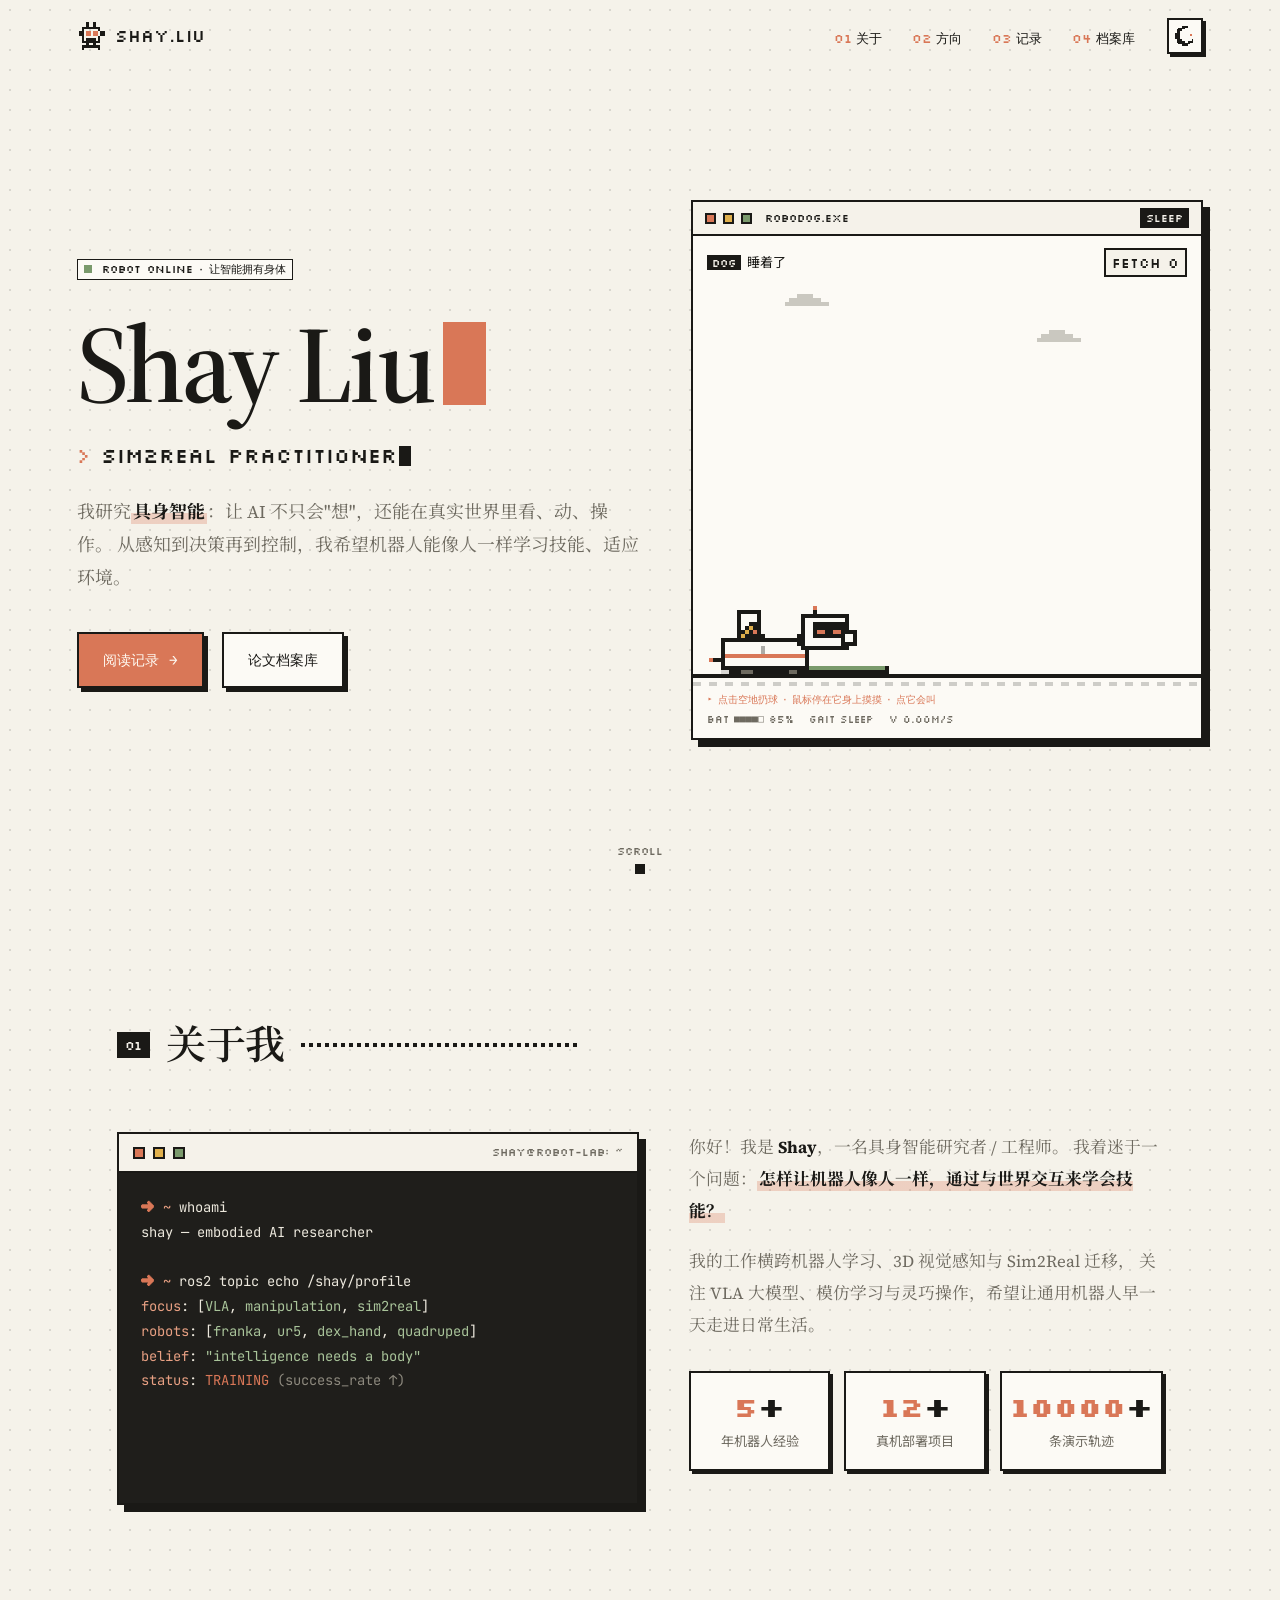
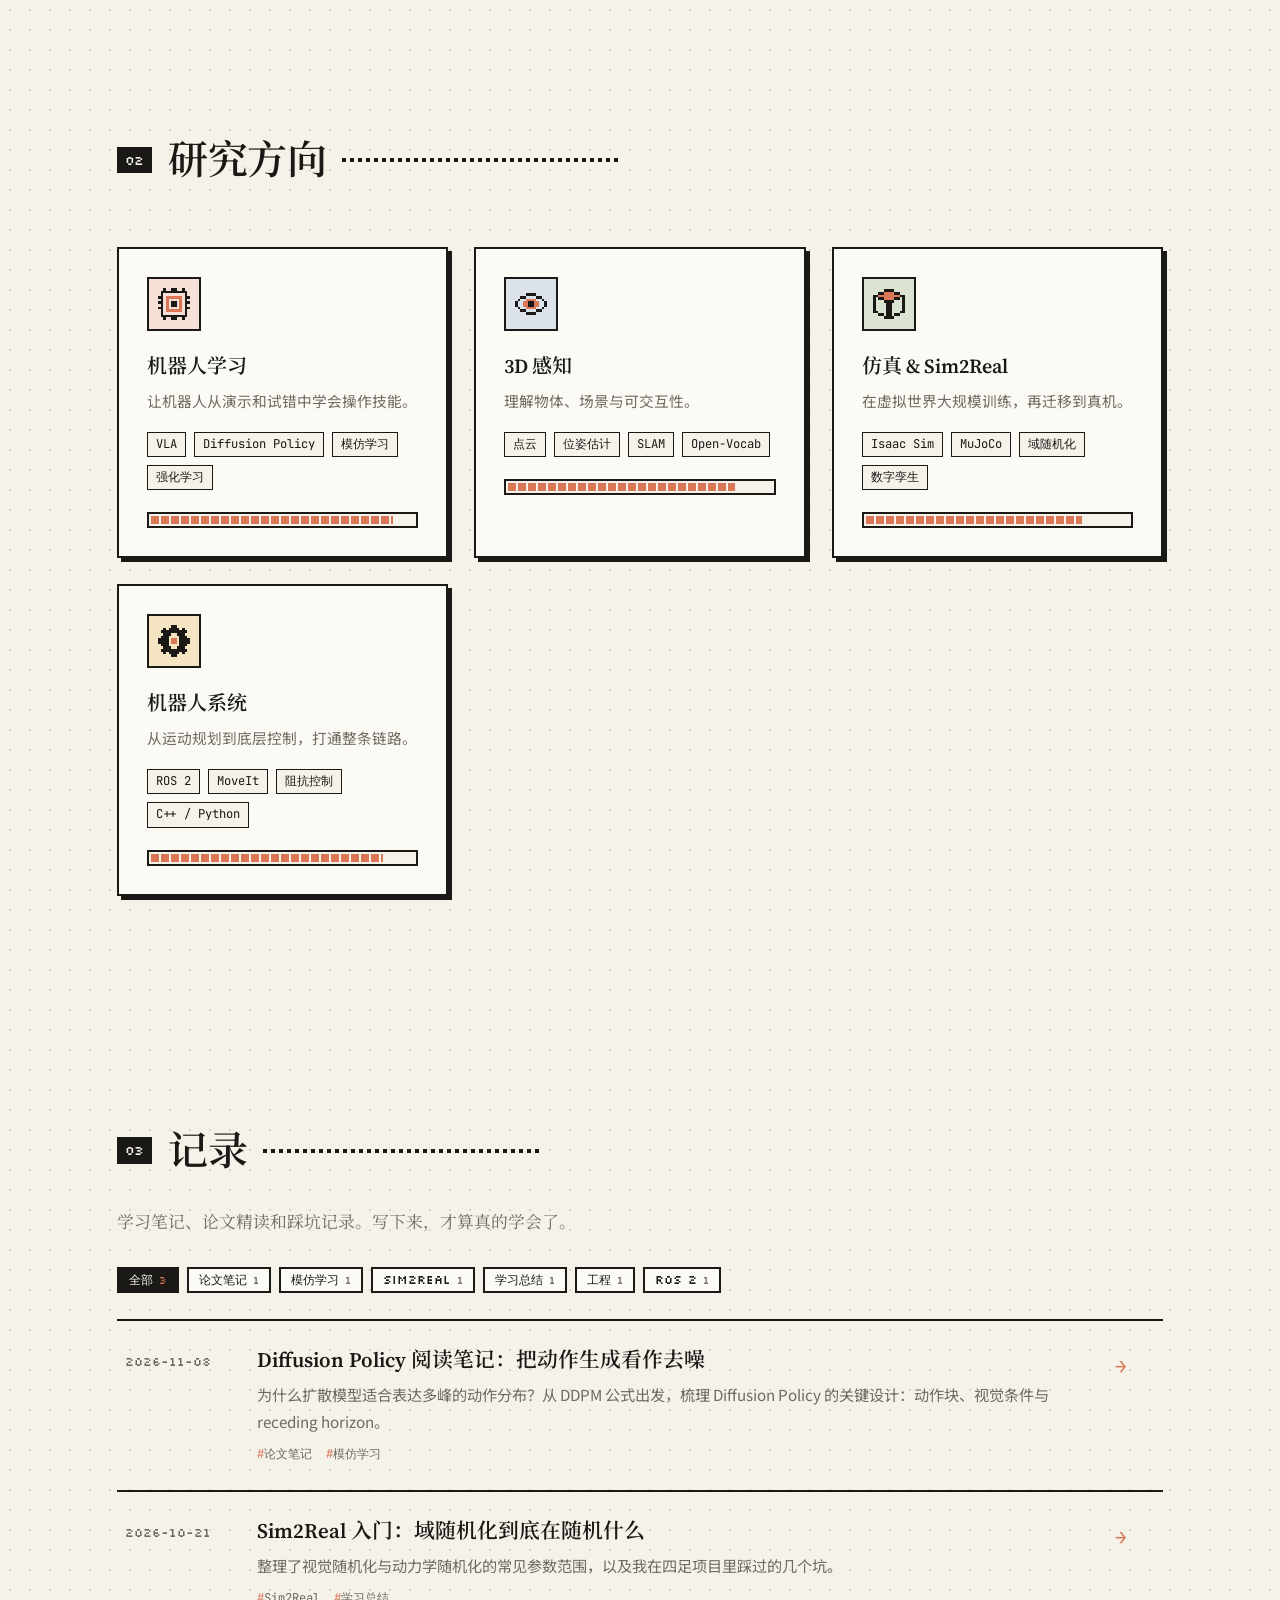
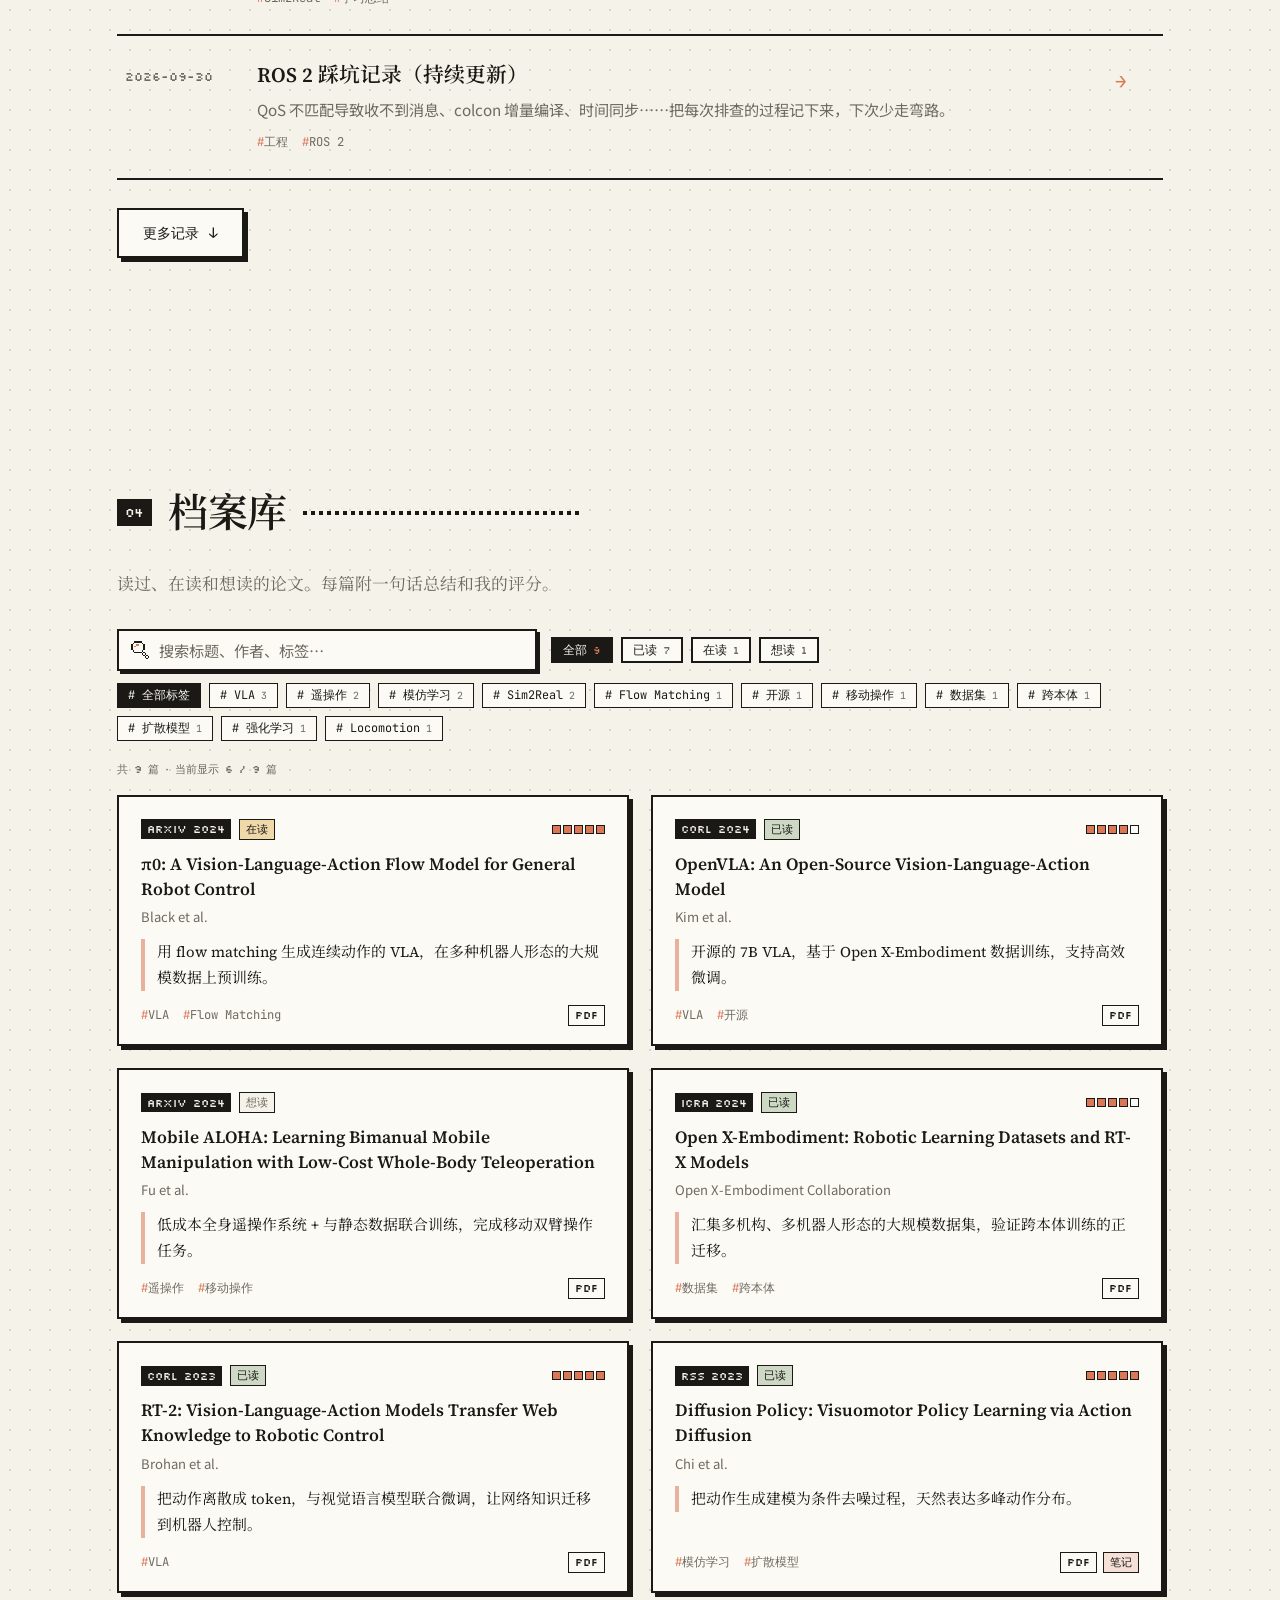
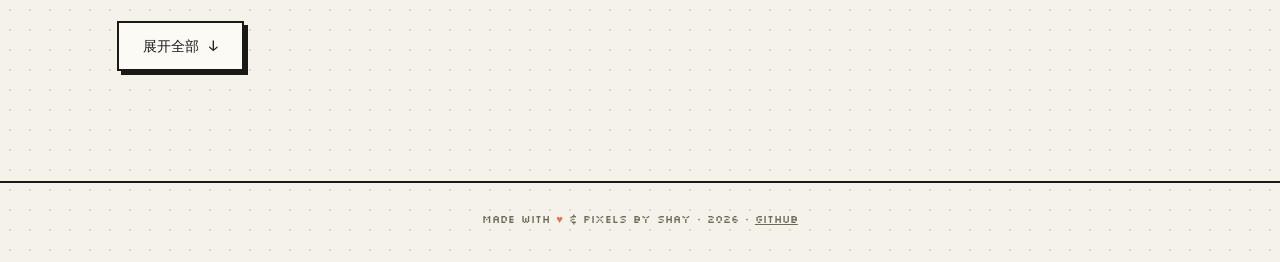
==== index.html @ 50cd3b67 "Initial commit: personal site with notes, paper archive and pixel robot dog Co-Authored-By: Claude O" ====
<!DOCTYPE html>
<html lang="zh-CN">
<head>
  <meta charset="UTF-8" />
  <meta name="viewport" content="width=device-width, initial-scale=1.0" />
  <title>Shay Liu · 具身智能</title>
  <meta name="description" content="Shay Liu 的个人主页 —— 具身智能 / 机器人学习" />
  <link rel="preconnect" href="https://fonts.googleapis.com" />
  <link rel="preconnect" href="https://fonts.gstatic.com" crossorigin />
  <link href="https://fonts.googleapis.com/css2?family=Silkscreen:wght@400;700&family=Source+Serif+4:opsz,wght@8..60,400;8..60,600&family=Noto+Serif+SC:wght@500;700&family=Noto+Sans+SC:wght@400;500;700&family=JetBrains+Mono:wght@400;600&display=swap" rel="stylesheet" />
  <link rel="stylesheet" href="style.css" />
  <link rel="stylesheet" href="admin.css" />
  <script src="theme.js"></script>
</head>
<body>
  <!-- 导航 -->
  <header class="nav" id="nav">
    <a href="#home" class="logo"><i class="px-icon" data-icon="robot"></i>SHAY.LIU</a>
    <div class="nav-right">
      <nav>
        <button class="menu-btn" id="menuBtn" aria-label="菜单"><span></span><span></span></button>
        <ul id="menu">
          <li><a href="#about"><i>01</i>关于</a></li>
          <li><a href="#skills"><i>02</i>方向</a></li>
          <li><a href="#notes"><i>03</i>记录</a></li>
          <li><a href="#archive"><i>04</i>档案库</a></li>
        </ul>
      </nav>
      <button class="theme-btn" id="themeBtn" aria-label="切换明暗主题" title="切换明暗主题"><i class="px-icon" data-icon="moon"></i></button>
    </div>
  </header>

  <main>
    <!-- Hero -->
    <section class="hero" id="home">
      <div class="hero-inner">
        <p class="status"><span class="dot"></span>Robot online · 让智能拥有身体</p>
        <h1 class="name">Shay Liu<span class="cursor"></span></h1>
        <h2 class="role"><span class="prompt">&gt;</span> <span id="typed"></span><span class="caret"></span></h2>
        <p class="lead">
          我研究<b class="mark">具身智能</b>：让 AI 不只会"想"，还能在真实世界里看、动、操作。
          从感知到决策再到控制，我希望机器人能像人一样学习技能、适应环境。
        </p>
        <div class="cta">
          <a href="#notes" class="btn primary">阅读记录 <span>→</span></a>
          <a href="#archive" class="btn ghost">论文档案库</a>
        </div>
      </div>

      <!-- 首屏互动：像素机器狗（逻辑见 dog.js） -->
      <div class="arm-panel" aria-hidden="true">
        <div class="win-bar"><span class="sq"></span><span class="sq"></span><span class="sq"></span><b>robodog.exe</b><em id="dogMode">STAND</em></div>
        <div class="hud-task"><span><span class="k">DOG</span><span id="dogStatus">—</span></span><b id="dogScore">FETCH 0</b></div>
        <canvas id="dog"></canvas>
        <div class="hud-hint" id="dogHint">▸ 点击空地扔球 · 鼠标停在它身上摸摸 · 点它会叫</div>
        <div class="hud-foot" id="dogHud">—</div>
      </div>

      <a href="#about" class="scroll-hint" aria-label="向下滚动">scroll<span></span></a>
    </section>

    <!-- 关于 -->
    <section id="about" class="section">
      <h3 class="section-title reveal"><i>01</i>关于我<span class="line"></span></h3>
      <div class="about-grid">
        <div class="terminal reveal">
          <div class="term-bar">
            <span class="r"></span><span class="y"></span><span class="g"></span>
            <em>shay@robot-lab: ~</em>
          </div>
          <pre class="term-body" id="termBody"></pre>
        </div>
        <div class="about-side">
          <p class="reveal">
            你好！我是 <b>Shay</b>，一名具身智能研究者 / 工程师。
            我着迷于一个问题：<b class="mark">怎样让机器人像人一样，通过与世界交互来学会技能？</b>
          </p>
          <p class="reveal">
            我的工作横跨机器人学习、3D 视觉感知与 Sim2Real 迁移，
            关注 VLA 大模型、模仿学习与灵巧操作，希望让通用机器人早一天走进日常生活。
          </p>
          <div class="stats">
            <div class="stat reveal"><b data-count="5">0</b><span>年机器人经验</span></div>
            <div class="stat reveal"><b data-count="12">0</b><span>真机部署项目</span></div>
            <div class="stat reveal"><b data-count="10000">0</b><span>条演示轨迹</span></div>
          </div>
        </div>
      </div>
    </section>

    <!-- 研究方向 -->
    <section id="skills" class="section">
      <h3 class="section-title reveal"><i>02</i>研究方向<span class="line"></span></h3>
      <div class="skill-grid">
        <div class="card skill reveal">
          <div class="icon"><i class="px-icon" data-icon="chip"></i></div>
          <h4>机器人学习</h4>
          <p>让机器人从演示和试错中学会操作技能。</p>
          <ul class="tags"><li>VLA</li><li>Diffusion Policy</li><li>模仿学习</li><li>强化学习</li></ul>
          <div class="bar"><span style="--w:92%"></span></div>
        </div>
        <div class="card skill reveal">
          <div class="icon"><i class="px-icon" data-icon="eye"></i></div>
          <h4>3D 感知</h4>
          <p>理解物体、场景与可交互性。</p>
          <ul class="tags"><li>点云</li><li>位姿估计</li><li>SLAM</li><li>Open-Vocab</li></ul>
          <div class="bar"><span style="--w:86%"></span></div>
        </div>
        <div class="card skill reveal">
          <div class="icon"><i class="px-icon" data-icon="cube"></i></div>
          <h4>仿真 &amp; Sim2Real</h4>
          <p>在虚拟世界大规模训练，再迁移到真机。</p>
          <ul class="tags"><li>Isaac Sim</li><li>MuJoCo</li><li>域随机化</li><li>数字孪生</li></ul>
          <div class="bar"><span style="--w:82%"></span></div>
        </div>
        <div class="card skill reveal">
          <div class="icon"><i class="px-icon" data-icon="gear"></i></div>
          <h4>机器人系统</h4>
          <p>从运动规划到底层控制，打通整条链路。</p>
          <ul class="tags"><li>ROS 2</li><li>MoveIt</li><li>阻抗控制</li><li>C++ / Python</li></ul>
          <div class="bar"><span style="--w:88%"></span></div>
        </div>
      </div>
    </section>

    <!-- 记录：学习笔记 / 写作（内容见 content/notes/） -->
    <section id="notes" class="section">
      <h3 class="section-title reveal"><i>03</i>记录<span class="line"></span></h3>
      <p class="section-desc reveal">学习笔记、论文精读和踩坑记录。写下来，才算真的学会了。</p>
      <div class="filter-bar reveal" id="noteTags"></div>
      <ol class="note-list" id="noteList"><li class="empty">加载中…</li></ol>
      <button class="btn ghost more-btn" id="noteMore" hidden>更多记录 <span>↓</span></button>
    </section>

    <!-- 档案库：读过的论文（内容见 content/papers.json） -->
    <section id="archive" class="section">
      <h3 class="section-title reveal"><i>04</i>档案库<span class="line"></span></h3>
      <p class="section-desc reveal">读过、在读和想读的论文。每篇附一句话总结和我的评分。</p>
      <div class="archive-tools reveal">
        <label class="search"><i class="px-icon" data-icon="search"></i><input id="paperSearch" type="search" placeholder="搜索标题、作者、标签…" autocomplete="off" /></label>
        <div class="filter-bar" id="paperStatus"></div>
      </div>
      <div class="filter-bar tag-bar reveal" id="paperTags"></div>
      <p class="archive-count" id="paperCount"></p>
      <div class="paper-list" id="paperList"></div>
      <button class="btn ghost more-btn" id="paperMore" hidden>展开全部 <span>↓</span></button>
    </section>
  </main>

  <footer>
    <p>Made with <span class="heart">♥</span> &amp; pixels by Shay · <span id="year"></span> · <a href="https://github.com/" target="_blank" rel="noopener">GitHub</a></p>
  </footer>

  <script src="main.js"></script>
  <script src="dog.js"></script>
  <script src="admin.js"></script>
  <script src="content.js"></script>
</body>
</html>
---- style.css ----
/* =========================================================
 * 像素简约风格
 * 颜色变量值为 "R, G, B"，由 theme.js 在运行时按主题覆盖
 * ========================================================= */
:root {
  --paper-rgb: 245, 242, 234;   /* 背景：暖白纸 */
  --surface-rgb: 252, 250, 245; /* 卡片 */
  --ink-rgb: 26, 25, 22;        /* 墨色：文字 / 边框 */
  --muted-rgb: 110, 106, 96;
  --c1: 217, 119, 87;           /* 赤陶橙：主强调色 */
  --c2: 122, 154, 108;          /* 鼠尾草绿 */
  --c3: 106, 140, 191;          /* 石板蓝 */
  --c4: 224, 176, 76;           /* 奶油黄 */
  --term-rgb: 31, 30, 27;
  --sh-rgb: 26, 25, 22;          /* 像素硬阴影 */

  --paper: rgb(var(--paper-rgb));
  --surface: rgb(var(--surface-rgb));
  --ink: rgb(var(--ink-rgb));
  --muted: rgb(var(--muted-rgb));
  --accent: rgb(var(--c1));
  --sage: rgb(var(--c2));
  --blue: rgb(var(--c3));
  --butter: rgb(var(--c4));
  --dot: rgba(var(--ink-rgb), .13);
  --sh: rgb(var(--sh-rgb));

  --px: "Silkscreen", "JetBrains Mono", monospace;
  --serif: "Source Serif 4", "Noto Serif SC", Georgia, serif;
  --sans: "Noto Sans SC", system-ui, sans-serif;
  --mono: "JetBrains Mono", ui-monospace, monospace;
  --shadow: 4px 4px 0 var(--sh);
  --shadow-lg: 7px 7px 0 var(--sh);
}

* { box-sizing: border-box; margin: 0; padding: 0; }
html { scroll-behavior: smooth; }
body {
  background-color: var(--paper);
  background-image: radial-gradient(var(--dot) 1px, transparent 1.2px);
  background-size: 20px 20px;
  color: var(--ink);
  font-family: var(--sans);
  line-height: 1.75;
  overflow-x: hidden;
  -webkit-font-smoothing: antialiased;
  transition: background-color .3s, color .3s;
}
a { color: inherit; text-decoration: none; }
ul, ol { list-style: none; }
::selection { background: var(--accent); color: var(--paper); }
.mono { font-family: var(--mono); }
.accent { color: var(--accent); }
.hl { color: var(--accent); font-weight: 600; }
.mark { background: linear-gradient(transparent 58%, rgba(var(--c1), .28) 58%); padding: 0 2px; }

/* ===== 像素图标（由 main.js 渲染为 SVG） ===== */
.px-icon { display: inline-block; }
.px-icon svg { display: block; width: 100%; height: 100%; shape-rendering: crispEdges; }
.px-icon .k { fill: var(--ink); }
.px-icon .o { fill: var(--accent); }

/* ===== 导航 ===== */
.nav {
  position: fixed; top: 0; left: 0; right: 0; z-index: 50;
  display: flex; justify-content: space-between; align-items: center;
  padding: 18px 6vw; transition: padding .2s, background-color .3s, border-color .2s;
  border-bottom: 2px solid transparent;
}
.nav.scrolled { padding: 12px 6vw; background: var(--paper); border-color: var(--ink); }
.logo { display: flex; align-items: center; gap: 10px; font-family: var(--px); font-size: 1.05rem; }
.logo .px-icon { width: 28px; height: 28px; }
.nav-right { display: flex; align-items: center; gap: 28px; }
.nav ul { display: flex; gap: 22px; }
.nav ul a { font-family: var(--px); font-size: .8rem; text-transform: uppercase; padding: 2px 4px; }
.nav ul a i { color: var(--accent); font-style: normal; margin-right: 4px; }
.nav ul a:hover { background: var(--ink); color: var(--paper); }
.theme-btn {
  width: 36px; height: 36px; display: grid; place-items: center; cursor: pointer; padding: 6px;
  background: var(--surface); border: 2px solid var(--ink); box-shadow: 3px 3px 0 var(--sh); color: var(--ink);
  transition: transform .1s, box-shadow .1s;
}
.theme-btn:hover { transform: translate(-1px, -1px); box-shadow: 4px 4px 0 var(--sh); }
.theme-btn:active { transform: translate(3px, 3px); box-shadow: 0 0 0 var(--sh); }
.theme-btn .px-icon { width: 20px; height: 20px; }
.menu-btn { display: none; background: none; border: 0; cursor: pointer; width: 30px; height: 22px; position: relative; z-index: 60; }
.menu-btn span { position: absolute; left: 0; right: 0; height: 4px; background: var(--ink); transition: .2s steps(3); }
.menu-btn span:first-child { top: 2px; }
.menu-btn span:last-child { bottom: 2px; }
.menu-btn.open span:first-child { top: 9px; transform: rotate(45deg); }
.menu-btn.open span:last-child { bottom: 9px; transform: rotate(-45deg); }

/* ===== 按钮 ===== */
.btn {
  display: inline-flex; align-items: center; gap: 10px;
  padding: 13px 24px; font-family: var(--px); font-size: .9rem; text-transform: uppercase;
  border: 2px solid var(--ink); box-shadow: var(--shadow);
  transition: transform .1s, box-shadow .1s, background-color .2s;
}
.btn:hover { transform: translate(-2px, -2px); box-shadow: 6px 6px 0 var(--sh); }
.btn:active { transform: translate(4px, 4px); box-shadow: 0 0 0 var(--sh); }
.btn.primary { background: var(--accent); color: #fffaf2; }
.btn.ghost { background: var(--surface); color: var(--ink); }
.btn.large { padding: 17px 34px; font-size: 1rem; }
.btn span { transition: transform .15s steps(2); }
.btn:hover span { transform: translateX(4px); }

/* ===== Hero ===== */
.hero {
  min-height: 100vh; display: grid; grid-template-columns: 1.1fr 1fr; gap: 4vw; align-items: center;
  padding: 120px 6vw 80px; position: relative;
}
.hero-inner { max-width: 720px; min-width: 0; }
.hero-inner > * { animation: pxIn .6s steps(5) both; }
.hero-inner > *:nth-child(2) { animation-delay: .08s; }
.hero-inner > *:nth-child(3) { animation-delay: .16s; }
.hero-inner > *:nth-child(4) { animation-delay: .24s; }
.hero-inner > *:nth-child(5) { animation-delay: .32s; }
@keyframes pxIn { from { opacity: 0; transform: translateY(16px); } }
.status {
  display: inline-flex; align-items: center; gap: 10px;
  font-family: var(--px); font-size: .74rem; text-transform: uppercase;
  padding: 6px 12px; background: var(--surface); border: 2px solid var(--ink);
}
.dot { width: 8px; height: 8px; background: var(--sage); animation: blink 1.2s steps(1) infinite; }
.name {
  font-family: var(--serif); font-weight: 600; letter-spacing: -.025em;
  font-size: clamp(3.2rem, 8.5vw, 6.8rem); line-height: 1; margin: 30px 0 18px;
}
.name .cursor { display: inline-block; width: .4em; height: .76em; margin-left: .08em; background: var(--accent); vertical-align: -.02em; animation: blink 1.1s steps(1) infinite; }
.role { font-family: var(--px); font-weight: 400; font-size: clamp(1rem, 2.2vw, 1.3rem); min-height: 2em; }
.role .prompt { color: var(--accent); }
.caret { display: inline-block; width: .6em; height: 1em; background: var(--ink); vertical-align: -.15em; margin-left: 2px; animation: blink 1s steps(1) infinite; }
@keyframes blink { 50% { opacity: 0; } }
.lead { font-family: var(--serif); max-width: 580px; color: var(--muted); font-size: 1.12rem; margin: 16px 0 38px; line-height: 1.85; }
.lead b { color: var(--ink); }
.cta { display: flex; gap: 18px; flex-wrap: wrap; }

.scroll-hint { position: absolute; bottom: 26px; left: 50%; transform: translateX(-50%); font-family: var(--px); font-size: .66rem; color: var(--muted); display: flex; flex-direction: column; align-items: center; gap: 4px; }
.scroll-hint span { width: 10px; height: 10px; background: var(--ink); animation: drop 1.2s steps(4) infinite; }
@keyframes drop { to { transform: translateY(12px); opacity: 0; } }

/* ===== 机械臂面板 ===== */
.arm-panel {
  position: relative; height: min(540px, 70vh); min-width: 0;
  background: var(--surface); border: 2px solid var(--ink); box-shadow: var(--shadow-lg);
  cursor: crosshair; touch-action: none; user-select: none; -webkit-user-select: none;
  animation: pxIn .7s .3s steps(5) both;
}
.arm-panel canvas { position: absolute; inset: 0; width: 100%; height: 100%; image-rendering: pixelated; }
.win-bar {
  position: absolute; top: 0; left: 0; right: 0; height: 34px; z-index: 1; pointer-events: none;
  display: flex; align-items: center; gap: 7px; padding: 0 12px;
  border-bottom: 2px solid var(--ink); background: var(--paper);
  font-family: var(--px); font-size: .7rem; text-transform: uppercase;
}
.win-bar .sq { width: 11px; height: 11px; border: 2px solid var(--ink); }
.win-bar .sq:nth-child(1) { background: var(--accent); }
.win-bar .sq:nth-child(2) { background: var(--butter); }
.win-bar .sq:nth-child(3) { background: var(--sage); }
.win-bar b { font-weight: 400; margin-left: 6px; white-space: nowrap; }
.win-bar em { margin-left: auto; font-style: normal; padding: 0 6px; background: var(--ink); color: var(--paper); white-space: nowrap; }
.win-bar em.manual { background: var(--accent); color: #fffaf2; }
.hud-task {
  position: absolute; top: 46px; left: 14px; right: 14px; z-index: 1; pointer-events: none;
  display: flex; justify-content: space-between; align-items: center; gap: 10px; font-size: .82rem;
}
.hud-task .k { font-family: var(--px); font-size: .7rem; padding: 0 5px; margin-right: 6px; background: var(--ink); color: var(--paper); }
.hud-task .sw { display: inline-block; width: 12px; height: 12px; margin: 0 5px; border: 2px solid var(--ink); vertical-align: -1px; }
.hud-task b { font-family: var(--px); font-weight: 400; font-size: .9rem; padding: 0 6px; border: 2px solid var(--ink); background: var(--paper); white-space: nowrap; }
.hud-task b.pop { animation: pop .45s steps(3); }
@keyframes pop { 50% { transform: scale(1.35); background: var(--butter); } }
.hud-hint, .hud-foot { position: absolute; left: 14px; right: 14px; z-index: 1; pointer-events: none; font-family: var(--px); font-size: .62rem; text-transform: uppercase; white-space: pre; overflow: hidden; }
.hud-hint { bottom: 30px; color: var(--accent); animation: blink 1.6s steps(1) infinite; }
.hud-hint.used { animation: none; color: var(--muted); }
.hud-foot { bottom: 10px; color: var(--muted); }

/* ===== 通用 Section ===== */
.section { padding: 110px 6vw; max-width: 1200px; margin: 0 auto; }
.section-title {
  display: flex; align-items: center; gap: 16px; margin-bottom: 52px;
  font-family: var(--serif); font-size: clamp(1.8rem, 3.6vw, 2.5rem); font-weight: 600; letter-spacing: -.01em;
}
.section-title i { font-family: var(--px); font-style: normal; font-weight: 400; font-size: .8rem; padding: 2px 8px; background: var(--ink); color: var(--paper); }
.section-title .line { flex: 1; max-width: 280px; height: 4px; background: repeating-linear-gradient(90deg, var(--ink) 0 4px, transparent 4px 8px); }

.card {
  background: var(--surface); border: 2px solid var(--ink); box-shadow: var(--shadow);
  padding: 28px; position: relative; transition: transform .12s, box-shadow .12s, background-color .3s;
}
.card:hover { transform: translate(-3px, -3px); box-shadow: var(--shadow-lg); }

.tags { display: flex; flex-wrap: wrap; gap: 8px; }
.tags li { font-family: var(--mono); font-size: .76rem; padding: 1px 8px; border: 1.5px solid var(--ink); background: var(--paper); }
.tags.small { gap: 4px 14px; }
.tags.small li { border: 0; background: none; padding: 0; color: var(--muted); }
.tags.small li::before { content: "#"; color: var(--accent); }

/* ===== 关于 ===== */
.about-grid { display: grid; grid-template-columns: 1.1fr 1fr; gap: 50px; align-items: start; }
.terminal { border: 2px solid var(--ink); box-shadow: var(--shadow-lg); background: rgb(var(--term-rgb)); }
.term-bar { display: flex; align-items: center; gap: 8px; padding: 9px 14px; background: var(--paper); border-bottom: 2px solid var(--ink); }
.term-bar span { width: 12px; height: 12px; border: 2px solid var(--ink); }
.term-bar .r { background: var(--accent); } .term-bar .y { background: var(--butter); } .term-bar .g { background: var(--sage); }
.term-bar em { margin-left: auto; font-style: normal; font-family: var(--px); font-size: .68rem; color: var(--muted); }
.term-body { font-family: var(--mono); font-size: .86rem; padding: 22px; min-height: 330px; white-space: pre-wrap; color: #ece8dd; line-height: 1.8; }
.term-body .c { color: #e8a083; } .term-body .p { color: #d97757; } .term-body .g { color: #a9c49a; } .term-body .m { color: #8d897e; }
.about-side p { color: var(--muted); font-size: 1.05rem; margin-bottom: 18px; font-family: var(--serif); line-height: 1.9; }
.about-side p b { color: var(--ink); }
.stats { display: grid; grid-template-columns: repeat(3, 1fr); gap: 14px; margin-top: 30px; }
.stat { text-align: center; padding: 16px 8px; border: 2px solid var(--ink); background: var(--surface); box-shadow: 3px 3px 0 var(--sh); }
.stat b { display: block; font-family: var(--px); font-weight: 700; font-size: 1.7rem; color: var(--accent); line-height: 1.3; }
.stat b::after { content: "+"; color: var(--ink); }
.stat span { font-size: .82rem; color: var(--muted); }

/* ===== 技能 ===== */
.skill-grid { display: grid; grid-template-columns: repeat(auto-fit, minmax(250px, 1fr)); gap: 26px; }
.skill .icon { width: 54px; height: 54px; padding: 9px; margin-bottom: 18px; border: 2px solid var(--ink); }
.skill:nth-child(1) .icon { background: rgba(var(--c1), .2); }
.skill:nth-child(2) .icon { background: rgba(var(--c3), .22); }
.skill:nth-child(3) .icon { background: rgba(var(--c2), .25); }
.skill:nth-child(4) .icon { background: rgba(var(--c4), .3); }
.skill h4 { font-family: var(--serif); font-size: 1.25rem; font-weight: 600; margin-bottom: 4px; }
.skill p { color: var(--muted); font-size: .92rem; margin-bottom: 18px; }
.bar { height: 16px; margin-top: 22px; border: 2px solid var(--ink); padding: 2px; background: var(--paper); }
.bar span {
  display: block; height: 100%; width: 0;
  background: repeating-linear-gradient(90deg, var(--accent) 0 8px, transparent 8px 10px);
  transition: width 1.2s steps(12) .3s;
}
.skill.visible .bar span { width: var(--w); }

/* ===== 通用：筛选标签 / 更多按钮 / 空状态 ===== */
.section-desc { font-family: var(--serif); color: var(--muted); font-size: 1.05rem; margin: -30px 0 30px; }
.filter-bar { display: flex; flex-wrap: wrap; gap: 8px; }
.chip {
  font-family: var(--px); font-size: .72rem; text-transform: uppercase; cursor: pointer;
  padding: 3px 10px; border: 2px solid var(--ink); background: var(--surface); color: var(--ink);
  transition: transform .1s, box-shadow .1s;
}
.chip small { font-size: .62rem; margin-left: 6px; color: var(--muted); }
.chip:hover { transform: translate(-1px, -1px); box-shadow: 2px 2px 0 var(--sh); }
.chip.on { background: var(--ink); color: var(--paper); }
.chip.on small { color: var(--accent); }
.more-btn { margin-top: 28px; cursor: pointer; }
.empty { color: var(--muted); font-family: var(--serif); padding: 24px 0; list-style: none; }

/* ===== 记录 ===== */
#noteTags { margin-bottom: 26px; }
.note-list { border-top: 2px solid var(--ink); }
.note-item { border-bottom: 2px solid var(--ink); animation: pxIn .4s steps(4) both; }
.note-item a { display: grid; grid-template-columns: 112px 1fr 40px; gap: 20px; align-items: start; padding: 24px 8px; transition: background-color .15s; }
.note-item a:hover { background: var(--surface); }
.note-item time { font-family: var(--px); font-size: .76rem; color: var(--muted); padding-top: 6px; }
.note-item h4 { font-family: var(--serif); font-size: 1.3rem; font-weight: 600; line-height: 1.45; margin-bottom: 6px; }
.note-item p { color: var(--muted); font-size: .95rem; margin-bottom: 10px; }
.note-item .arrow { font-family: var(--px); font-size: 1.2rem; color: var(--accent); padding-top: 4px; transition: transform .15s steps(2); }
.note-item a:hover .arrow { transform: translateX(6px); }
.note-item a:hover h4 { color: var(--accent); }

/* ===== 档案库 ===== */
.archive-tools { display: flex; flex-wrap: wrap; gap: 14px; align-items: center; margin-bottom: 12px; }
.search {
  flex: 1 1 260px; max-width: 420px; display: flex; align-items: center; gap: 10px;
  padding: 8px 12px; border: 2px solid var(--ink); background: var(--surface); box-shadow: 3px 3px 0 var(--sh);
}
.search .px-icon { width: 18px; height: 18px; flex: none; }
.search input { flex: 1; min-width: 0; border: 0; outline: 0; background: none; color: var(--ink); font-family: var(--sans); font-size: .95rem; }
.search input::placeholder { color: var(--muted); }
.search:focus-within { box-shadow: 3px 3px 0 var(--accent); }
.tag-bar .chip { text-transform: none; font-family: var(--mono); font-size: .74rem; border-width: 1.5px; }
.archive-count { font-family: var(--px); font-size: .7rem; color: var(--muted); margin: 18px 0 16px; text-transform: uppercase; }
.paper-list { display: grid; grid-template-columns: repeat(auto-fill, minmax(340px, 1fr)); gap: 22px; }
.paper {
  display: flex; flex-direction: column; padding: 22px 22px 18px;
  background: var(--surface); border: 2px solid var(--ink); box-shadow: var(--shadow);
  transition: transform .12s, box-shadow .12s; animation: pxIn .4s steps(4) both;
}
.paper:hover { transform: translate(-2px, -2px); box-shadow: 6px 6px 0 var(--sh); }
.paper-meta { display: flex; align-items: center; gap: 8px; flex-wrap: wrap; margin-bottom: 12px; }
.venue { font-family: var(--px); font-size: .7rem; padding: 0 6px; background: var(--ink); color: var(--paper); }
.status { font-family: var(--px); font-size: .68rem; padding: 0 6px; border: 1.5px solid var(--ink); }
.s-read { background: rgba(var(--c2), .35); }
.s-reading { background: rgba(var(--c4), .45); }
.s-todo { background: var(--paper); color: var(--muted); }
.stars { display: inline-flex; gap: 2px; margin-left: auto; }
.stars i { width: 9px; height: 9px; border: 1.5px solid var(--ink); }
.stars i.on { background: var(--accent); }
.paper h4 { font-family: var(--serif); font-size: 1.08rem; font-weight: 600; line-height: 1.45; }
.paper h4 a:hover { color: var(--accent); text-decoration: underline; text-decoration-thickness: 2px; text-underline-offset: 3px; }
.authors { font-size: .82rem; color: var(--muted); margin: 4px 0 10px; }
.tldr { font-family: var(--serif); font-size: .93rem; line-height: 1.75; padding-left: 12px; border-left: 4px solid rgba(var(--c1), .55); margin-bottom: 14px; }
.paper-foot { margin-top: auto; display: flex; justify-content: space-between; align-items: center; gap: 10px; flex-wrap: wrap; }
.paper .tags.small button { background: none; border: 0; padding: 0; font: inherit; color: inherit; cursor: pointer; }
.paper .tags.small button:hover { color: var(--accent); }
.links { display: flex; gap: 6px; font-family: var(--px); font-size: .68rem; text-transform: uppercase; }
.links a { padding: 0 6px; border: 1.5px solid var(--ink); }
.links a:hover { background: var(--ink); color: var(--paper); }
.links .note-link { background: rgba(var(--c1), .2); }

/* ===== 记录阅读页 ===== */
.note-page .nav { background: var(--paper); border-color: var(--ink); }
.note-wrap { max-width: 760px; margin: 0 auto; padding: 120px 6vw 80px; }
.back-link { display: inline-block; font-family: var(--px); font-size: .74rem; text-transform: uppercase; padding: 2px 8px; border: 2px solid var(--ink); background: var(--surface); margin-bottom: 36px; }
.back-link:hover { background: var(--ink); color: var(--paper); }
.note-head { padding-bottom: 28px; margin-bottom: 36px; background: repeating-linear-gradient(90deg, var(--ink) 0 4px, transparent 4px 8px) bottom / 100% 4px no-repeat; }
.note-meta { display: flex; gap: 14px; font-family: var(--px); font-size: .72rem; color: var(--muted); text-transform: uppercase; }
.note-title { font-family: var(--serif); font-weight: 600; font-size: clamp(1.9rem, 5vw, 2.8rem); line-height: 1.3; letter-spacing: -.01em; margin: 12px 0 18px; }
.related-paper { display: flex; flex-wrap: wrap; align-items: baseline; gap: 8px; margin-top: 18px; padding: 10px 14px; border: 2px solid var(--ink); background: var(--surface); box-shadow: 3px 3px 0 var(--sh); font-family: var(--serif); font-size: .95rem; transition: transform .1s, box-shadow .1s; }
.related-paper span { font-family: var(--px); font-size: .66rem; padding: 0 6px; background: var(--accent); color: #fffaf2; }
.related-paper em { font-style: normal; font-family: var(--px); font-size: .68rem; color: var(--muted); }
.related-paper:hover { transform: translate(-1px, -1px); box-shadow: 4px 4px 0 var(--sh); }

.prose { font-family: var(--serif); font-size: 1.08rem; line-height: 1.95; }
.prose > * + * { margin-top: 1.1em; }
.prose h2 { font-size: 1.6rem; font-weight: 600; margin-top: 2em; line-height: 1.35; display: flex; align-items: center; gap: 12px; }
.prose h2::before { content: ""; width: 12px; height: 12px; flex: none; background: var(--accent); border: 2px solid var(--ink); }
.prose h3 { font-size: 1.25rem; font-weight: 600; margin-top: 1.6em; }
.prose a { color: var(--accent); text-decoration: underline; text-decoration-thickness: 2px; text-underline-offset: 3px; }
.prose strong { background: linear-gradient(transparent 60%, rgba(var(--c1), .25) 60%); }
.prose ul, .prose ol { padding-left: 1.4em; }
.prose ul { list-style: none; }
.prose ul > li { position: relative; }
.prose ul > li::before { content: ""; position: absolute; left: -1.1em; top: .8em; width: 7px; height: 7px; background: var(--ink); }
.prose ol { list-style: decimal; }
.prose ol > li::marker { font-family: var(--px); color: var(--accent); }
.prose li + li { margin-top: .35em; }
.prose blockquote { padding: 12px 18px; border: 2px solid var(--ink); border-left-width: 8px; background: var(--surface); color: var(--muted); font-size: .98rem; }
.prose code { font-family: var(--mono); font-size: .85em; padding: 1px 6px; background: rgba(var(--ink-rgb), .07); border: 1px solid rgba(var(--ink-rgb), .2); }
.prose pre { padding: 18px 20px; overflow-x: auto; background: rgb(var(--term-rgb)); color: #ece8dd; border: 2px solid var(--ink); box-shadow: var(--shadow); line-height: 1.7; }
.prose pre code { background: none; border: 0; padding: 0; font-size: .86rem; color: inherit; }
.prose table { width: 100%; border-collapse: collapse; font-family: var(--sans); font-size: .92rem; border: 2px solid var(--ink); }
.prose th { font-family: var(--px); font-size: .74rem; font-weight: 400; text-transform: uppercase; text-align: left; background: var(--ink); color: var(--paper); padding: 8px 12px; }
.prose td { padding: 8px 12px; border-top: 1.5px solid rgba(var(--ink-rgb), .25); }
.prose img { max-width: 100%; border: 2px solid var(--ink); box-shadow: var(--shadow); }
.prose hr { border: 0; height: 4px; background: repeating-linear-gradient(90deg, var(--ink) 0 4px, transparent 4px 8px); }
.math-block { overflow-x: auto; overflow-y: hidden; padding: 6px 0; }
.note-pager { display: grid; grid-template-columns: 1fr 1fr; gap: 16px; margin-top: 64px; }
.note-pager a { padding: 14px 16px; border: 2px solid var(--ink); background: var(--surface); box-shadow: var(--shadow); font-family: var(--serif); font-weight: 600; line-height: 1.5; transition: transform .1s, box-shadow .1s; }
.note-pager a:hover { transform: translate(-2px, -2px); box-shadow: 6px 6px 0 var(--sh); }
.note-pager small { display: block; font-family: var(--px); font-weight: 400; font-size: .68rem; color: var(--accent); margin-bottom: 4px; }
.note-pager .next { text-align: right; }
footer a { text-decoration: underline; }

footer { text-align: center; padding: 26px 6vw 34px; color: var(--muted); font-family: var(--px); font-size: .7rem; border-top: 2px solid var(--ink); }
footer .heart { color: var(--accent); }

/* ===== 滚动出现（阶梯式，像素感） ===== */
.reveal { opacity: 0; transform: translateY(24px); transition: opacity .5s steps(5), transform .5s steps(5); }
.reveal.visible { opacity: 1; transform: none; }

/* ===== 响应式 ===== */
@media (max-width: 1000px) {
  .hero { grid-template-columns: 1fr; padding-bottom: 110px; }
  .arm-panel { height: 400px; }
}
@media (max-width: 860px) {
  .about-grid { grid-template-columns: 1fr; }
  .menu-btn { display: block; }
  .nav ul {
    position: fixed; inset: 0 0 0 auto; width: min(75vw, 300px);
    flex-direction: column; justify-content: center; align-items: center; gap: 30px;
    background: var(--paper); border-left: 2px solid var(--ink);
    transform: translateX(100%); transition: transform .3s steps(6);
  }
  .nav ul.open { transform: none; }
  .nav ul a { font-size: 1rem; }
}
@media (max-width: 520px) {
  .hero, .section, .nav, .nav.scrolled { padding-left: 16px; padding-right: 16px; }
  .section { padding-top: 80px; padding-bottom: 80px; }
  .stats { gap: 10px; }
  .stat b { font-size: 1.3rem; }
  .skill-grid, .paper-list { grid-template-columns: 1fr; }
  .section-title .line { display: none; }
  .nav-right { gap: 16px; }
  .note-item a { grid-template-columns: 1fr; gap: 6px; padding: 18px 4px; }
  .note-item .arrow { display: none; }
  .note-wrap { padding: 100px 16px 60px; }
  .note-pager { grid-template-columns: 1fr; }
  .win-bar b { display: none; }
}
@media (prefers-reduced-motion: reduce) {
  *, *::before, *::after { animation: none !important; transition: none !important; }
  html { scroll-behavior: auto; }
  .reveal { opacity: 1; transform: none; }
}
---- admin.css ----
/* =========================================================
 * 管理员界面（仅登录后出现，见 admin.js）
 * ========================================================= */
.adm-lock { overflow: hidden; }
.adm-overlay {
  position: fixed; inset: 0; z-index: 200; display: grid; place-items: center; padding: 20px;
  background: rgba(var(--ink-rgb), .35); backdrop-filter: blur(2px);
  animation: pxIn .25s steps(3) both;
}
.adm-modal {
  width: min(620px, 100%); max-height: calc(100vh - 40px); display: flex; flex-direction: column;
  background: var(--paper); border: 2px solid var(--ink); box-shadow: 8px 8px 0 var(--sh); color: var(--ink);
}
.adm-modal.wide { width: min(1180px, 100%); height: calc(100vh - 40px); }
.adm-head {
  display: flex; align-items: center; gap: 12px; padding: 10px 14px; flex: none;
  border-bottom: 2px solid var(--ink); background: var(--surface);
  font-family: var(--px); font-size: .82rem; text-transform: uppercase;
}
.adm-head b { font-weight: 400; padding: 1px 8px; background: var(--ink); color: var(--paper); }
.adm-status { font-family: var(--sans); text-transform: none; font-size: .78rem; color: var(--muted); }
.adm-x { margin-left: auto; width: 28px; height: 28px; border: 2px solid var(--ink); background: var(--paper); color: var(--ink); cursor: pointer; font-size: .8rem; }
.adm-x:hover { background: var(--ink); color: var(--paper); }
.adm-form, .ed { padding: 18px; display: flex; flex-direction: column; gap: 12px; overflow: auto; }
.ed { flex: 1; min-height: 0; }
.adm-modal label, .adm-field { display: flex; flex-direction: column; gap: 4px; font-family: var(--px); font-size: .68rem; text-transform: uppercase; color: var(--muted); min-width: 0; }
.adm-modal input, .adm-modal textarea, .adm-modal select {
  font-family: var(--sans); font-size: .95rem; text-transform: none; color: var(--ink);
  padding: 8px 10px; border: 2px solid var(--ink); background: var(--surface); outline: 0; border-radius: 0; width: 100%;
}
.adm-modal input:focus, .adm-modal textarea:focus, .adm-modal select:focus { box-shadow: 3px 3px 0 var(--accent); }
.adm-modal input[readonly] { color: var(--muted); background: var(--paper); }
.adm-modal textarea { resize: vertical; line-height: 1.6; }
.adm-row { display: flex; gap: 12px; flex-wrap: wrap; }
.adm-row > * { flex: 1 1 160px; }
.adm-row .sm { flex: 0 1 170px; }
.adm-row .xs { flex: 0 1 100px; }
.adm-row .grow, .adm-foot .grow { flex: 1 1 220px; }
.adm-note { font-family: var(--sans); font-size: .8rem; color: var(--muted); text-transform: none; }
.adm-note a { color: var(--accent); text-decoration: underline; }
.adm-note code { font-family: var(--mono); font-size: .78rem; padding: 0 4px; border: 1px solid var(--ink); }
.adm-err { font-size: .85rem; color: #fffaf2; background: #c4472f; padding: 6px 10px; border: 2px solid var(--ink); }
.adm-foot {
  display: flex; align-items: center; gap: 10px; flex-wrap: wrap; padding: 12px 18px; flex: none;
  border-top: 2px solid var(--ink); background: var(--surface);
}
.adm-form .adm-foot { margin: 6px -18px -18px; }
.adm-foot .btn { padding: 9px 18px; font-size: .78rem; cursor: pointer; }
.adm-foot .btn:disabled { opacity: .6; cursor: progress; transform: none; }
.btn.danger { color: #c4472f; }
.adm-sugs { display: flex; flex-wrap: wrap; gap: 6px; margin-top: -4px; }
.adm-sugs:empty { display: none; }
.adm-sug { font-family: var(--mono); font-size: .74rem; padding: 0 8px; border: 1.5px dashed var(--ink); background: none; color: var(--muted); cursor: pointer; }
.adm-sug:hover { border-style: solid; color: var(--ink); background: var(--surface); }

/* 阅读状态 / 评分 */
.seg { display: flex; }
.seg label { flex-direction: row; position: relative; }
.seg input { position: absolute; opacity: 0; width: 1px; height: 1px; }
.seg span { padding: 6px 14px; border: 2px solid var(--ink); margin-left: -2px; background: var(--surface); color: var(--ink); cursor: pointer; font-size: .72rem; }
.seg label:first-child span { margin-left: 0; }
.seg input:checked + span { background: var(--ink); color: var(--paper); }
.seg input:focus-visible + span { box-shadow: 3px 3px 0 var(--accent); }
.rate { display: flex; align-items: center; gap: 4px; padding-top: 4px; }
.rate [data-r] { width: 22px; height: 22px; border: 2px solid var(--ink); background: var(--surface); cursor: pointer; padding: 0; }
.rate [data-r].on { background: var(--accent); }
.rate .clear { width: auto; height: auto; border: 0; background: none; font-family: var(--px); font-size: .62rem; color: var(--muted); margin-left: 6px; text-decoration: underline; }

/* 编辑器 */
.adm-modal .ed-title { font-family: var(--serif); font-size: 1.5rem; font-weight: 600; }
.ed-toolbar { display: flex; flex-wrap: wrap; gap: 4px; align-items: center; padding: 6px; border: 2px solid var(--ink); border-bottom: 0; background: var(--surface); margin-bottom: -12px; }
.ed-toolbar button { font-family: var(--mono); font-size: .78rem; padding: 3px 9px; border: 1.5px solid var(--ink); background: var(--paper); color: var(--ink); cursor: pointer; }
.ed-toolbar button:hover, .ed-toolbar button.on { background: var(--ink); color: var(--paper); }
.ed-tabs { margin-left: auto; display: none; }
.ed-body { flex: 1; min-height: 340px; display: grid; grid-template-columns: 1fr 1fr; border: 2px solid var(--ink); }
.adm-modal .ed-md { border: 0; border-right: 2px solid var(--ink); box-shadow: none; resize: none; font-family: var(--mono); font-size: .9rem; line-height: 1.75; height: 100%; min-height: 340px; padding: 16px; }
.adm-modal .ed-md:focus { box-shadow: none; background: var(--surface); }
.ed-preview { overflow: auto; padding: 16px 22px; background: var(--paper); font-size: 1rem; text-transform: none; }

/* 浮动管理栏 + 列表项上的编辑按钮 */
.adm-dock {
  position: fixed; right: 18px; bottom: 18px; z-index: 90; display: flex; align-items: center; gap: 8px; flex-wrap: wrap; justify-content: flex-end;
  padding: 8px; background: var(--paper); border: 2px solid var(--ink); box-shadow: 5px 5px 0 var(--sh);
}
.adm-dock .btn { padding: 8px 14px; font-size: .74rem; cursor: pointer; box-shadow: 3px 3px 0 var(--sh); }
.adm-dock .btn.icon { padding: 8px 10px; }
.adm-badge { font-family: var(--px); font-size: .62rem; padding: 0 6px; background: var(--accent); color: #fffaf2; }
.adm-item-bar { display: flex; gap: 6px; }
.adm-item-bar button { font-family: var(--px); font-size: .64rem; text-transform: uppercase; padding: 1px 8px; border: 1.5px solid var(--ink); background: var(--surface); color: var(--ink); cursor: pointer; }
.adm-item-bar button:hover { background: var(--ink); color: var(--paper); }
.adm-item-bar .danger { color: #c4472f; }
.note-item { position: relative; }
.note-item .adm-item-bar { position: absolute; right: 8px; bottom: 10px; }
.paper .adm-item-bar { margin-top: 12px; padding-top: 10px; border-top: 1.5px dashed rgba(var(--ink-rgb), .3); }

/* 提示 */
.adm-toast {
  position: fixed; left: 50%; top: 22px; z-index: 300; transform: translateX(-50%);
  padding: 10px 18px; font-size: .9rem; background: var(--ink); color: var(--paper); border: 2px solid var(--ink); box-shadow: 4px 4px 0 var(--accent);
  max-width: calc(100vw - 32px);
}
.adm-toast.err { background: #c4472f; color: #fffaf2; box-shadow: 4px 4px 0 var(--sh); }
.adm-toast.out { opacity: 0; transition: opacity .3s steps(3); }

@media (max-width: 760px) {
  .ed-tabs { display: inline-flex; gap: 4px; }
  .ed-body { grid-template-columns: 1fr; }
  .ed-body[data-view="edit"] .ed-preview, .ed-body[data-view="preview"] .ed-md { display: none; }
  .adm-modal .ed-md { border-right: 0; }
  .adm-overlay { padding: 0; }
  .adm-modal, .adm-modal.wide { max-height: 100vh; height: 100vh; width: 100%; box-shadow: none; }
  .adm-dock { left: 12px; right: 12px; bottom: 12px; }
}
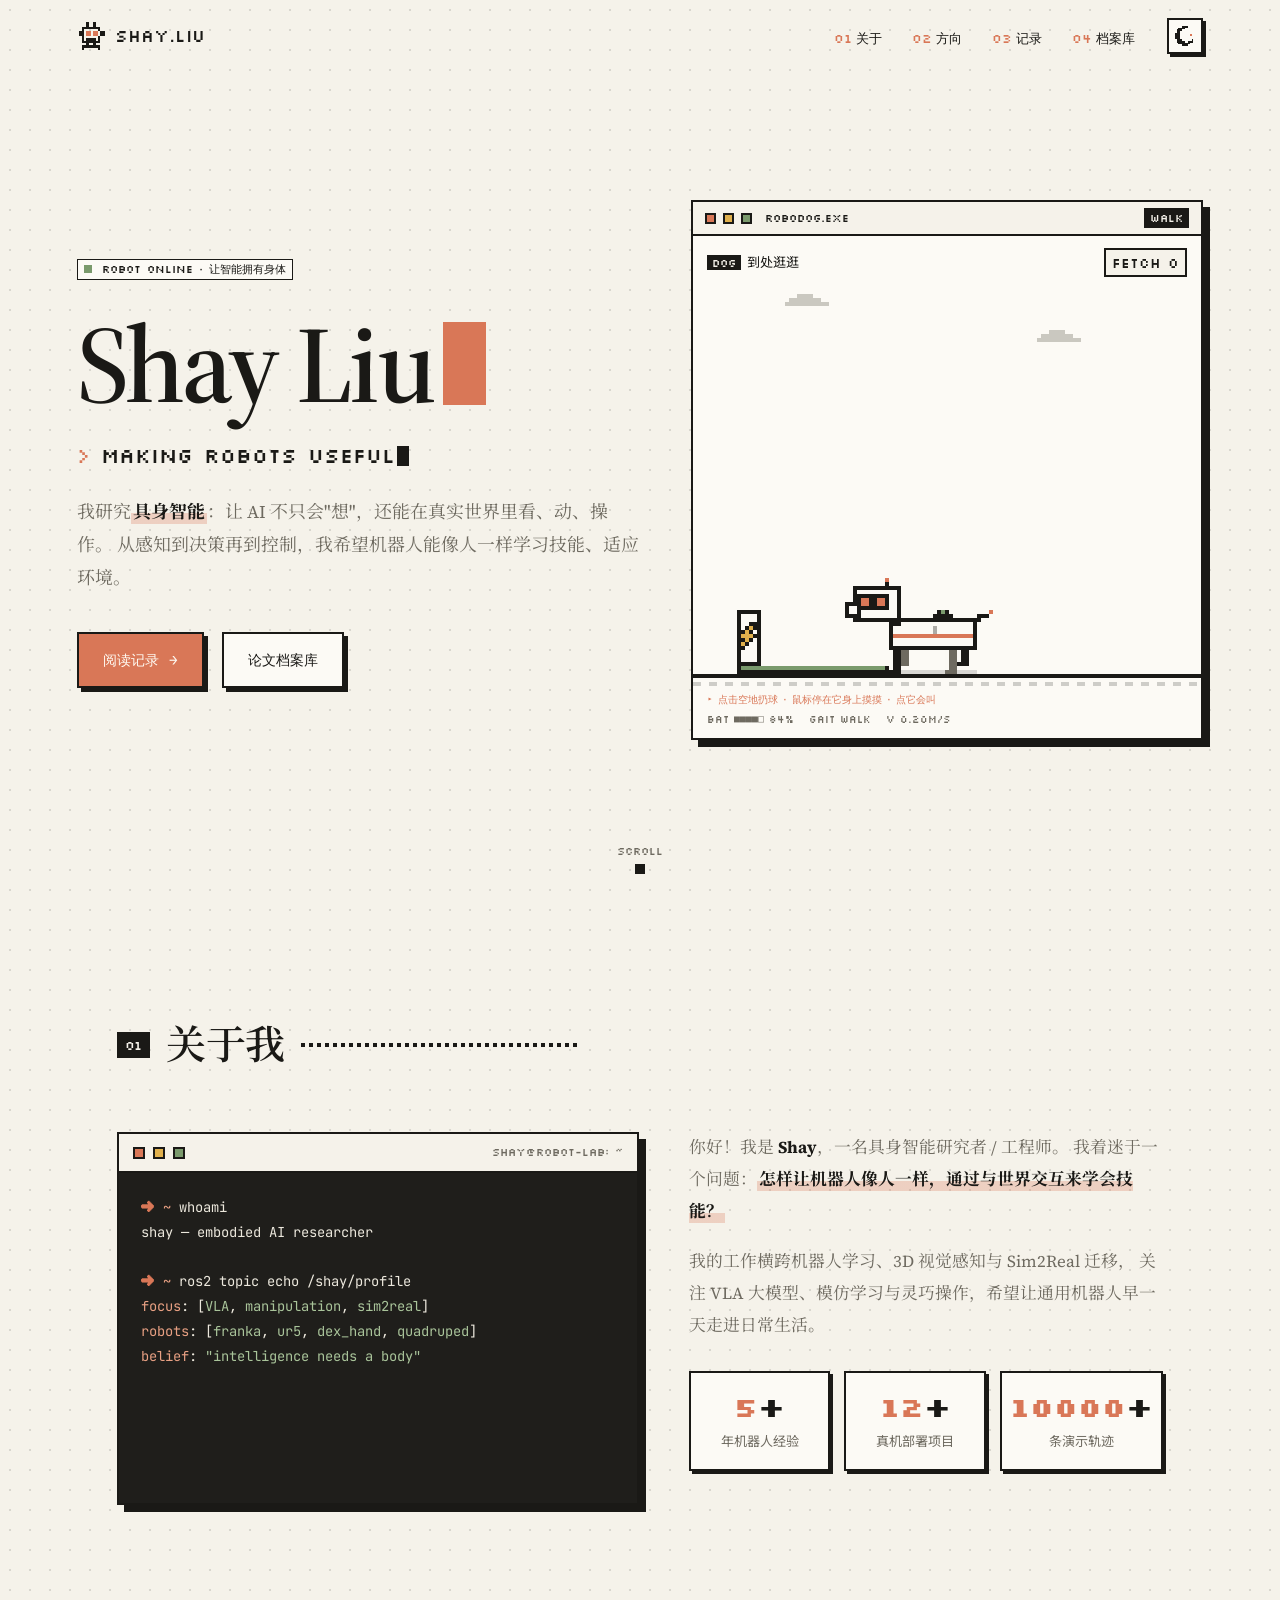
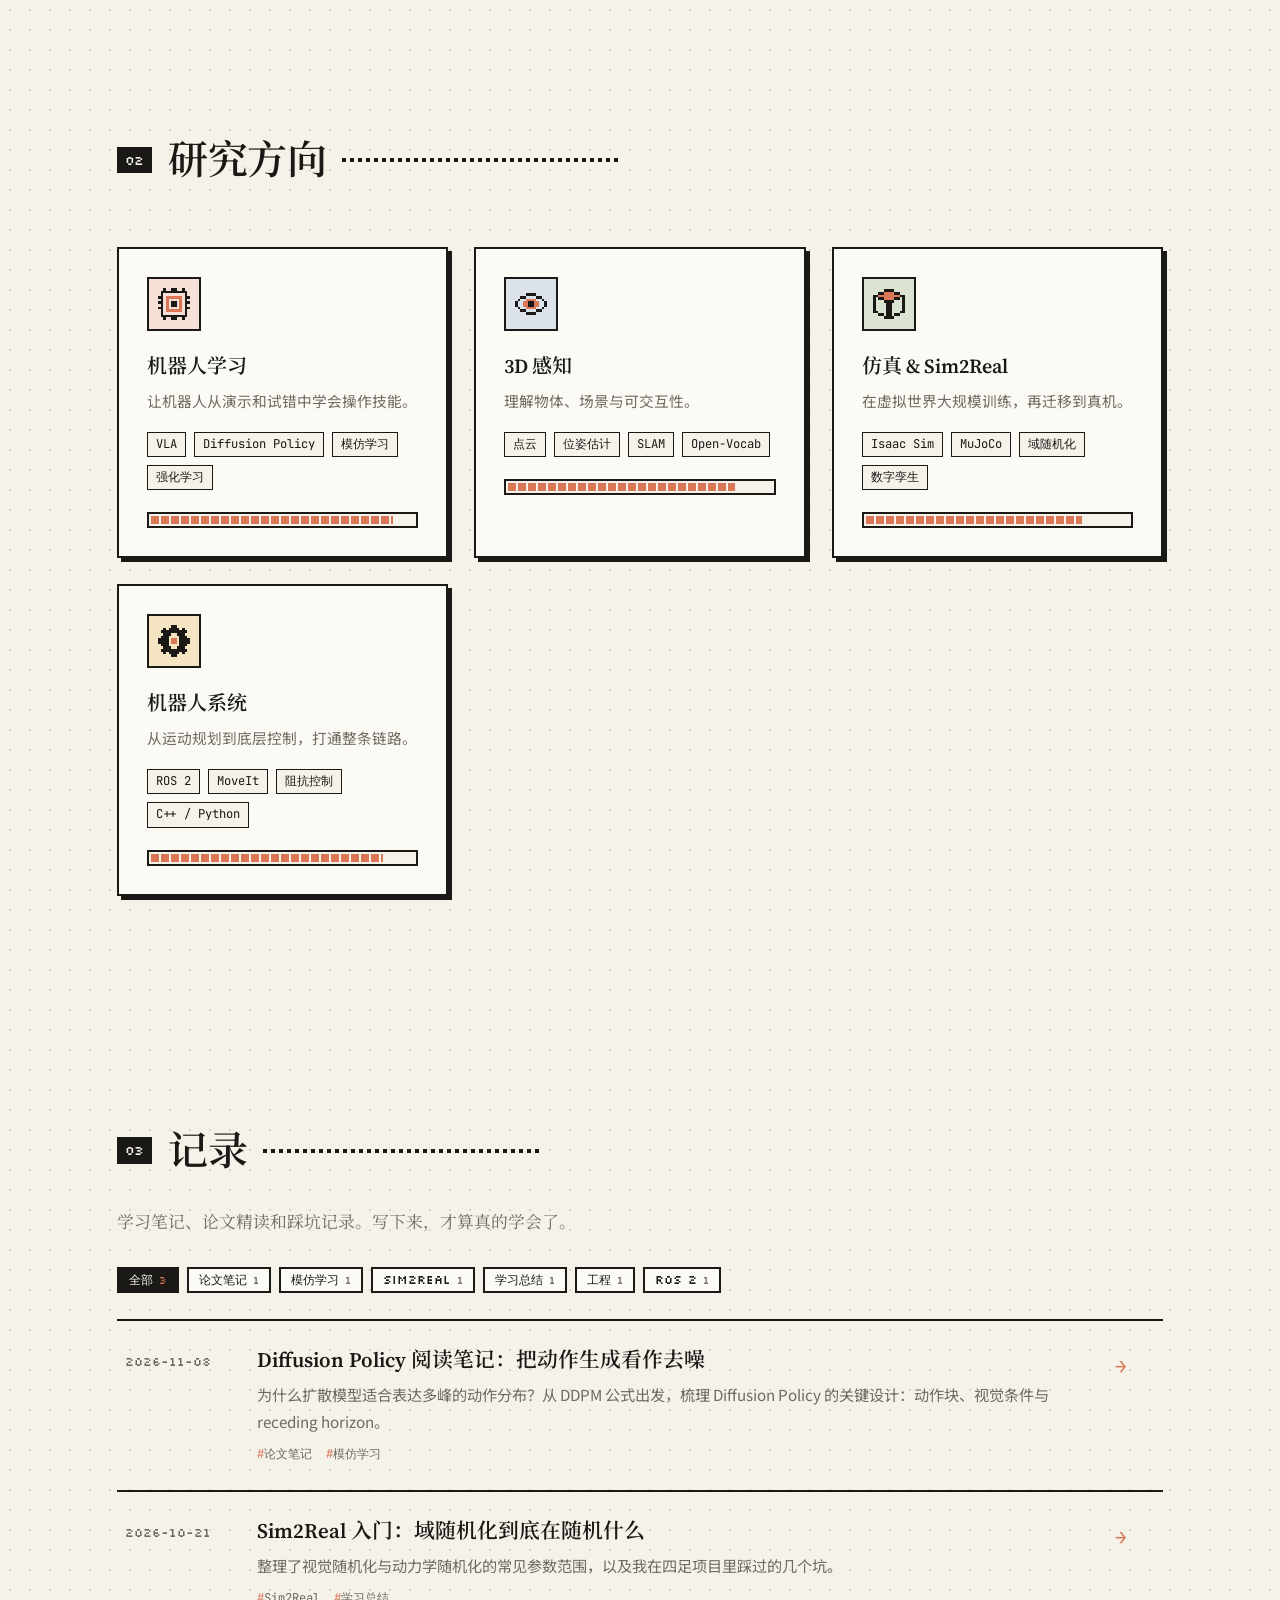
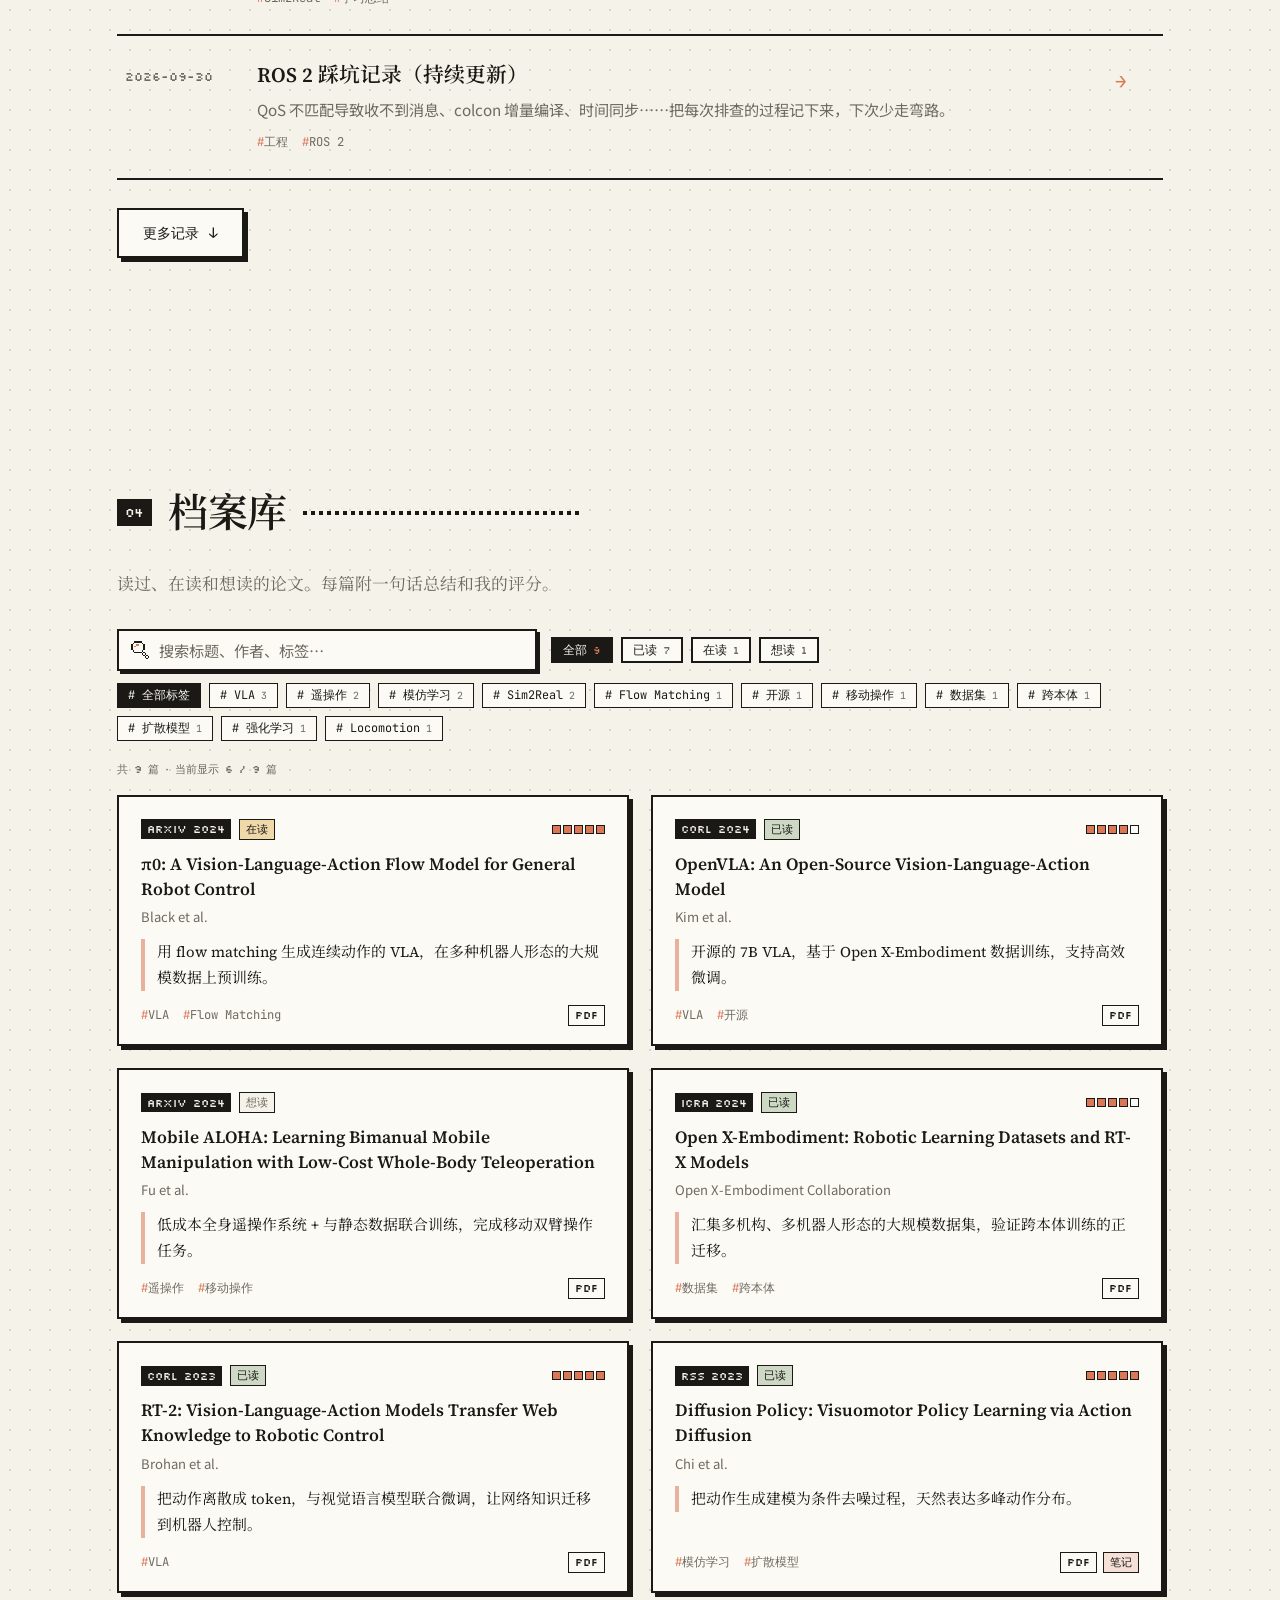
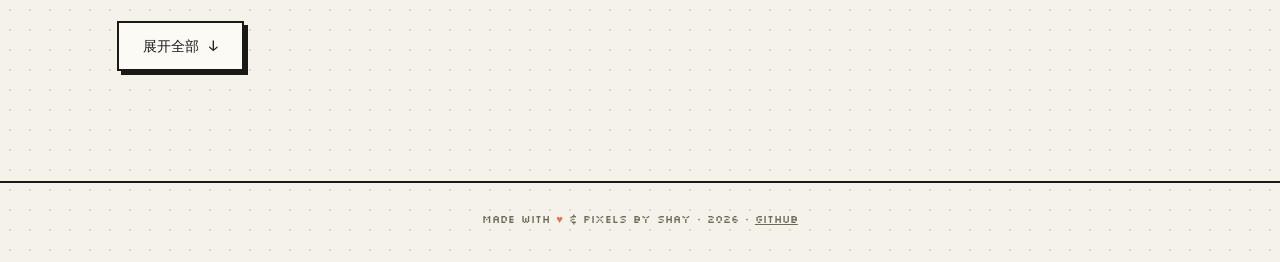
==== commit 9da1d65a: "Link footer to GitHub profile Co-Authored-By: Claude Opus 5.5 <noreply@anthropic.com>" ====
--- a/index.html
+++ b/index.html
@@ -148,7 +148,7 @@
   </main>
 
   <footer>
-    <p>Made with <span class="heart">♥</span> &amp; pixels by Shay · <span id="year"></span> · <a href="https://github.com/" target="_blank" rel="noopener">GitHub</a></p>
+    <p>Made with <span class="heart">♥</span> &amp; pixels by Shay · <span id="year"></span> · <a href="https://github.com/ShayLyu" target="_blank" rel="noopener">GitHub</a></p>
   </footer>
 
   <script src="main.js"></script>
